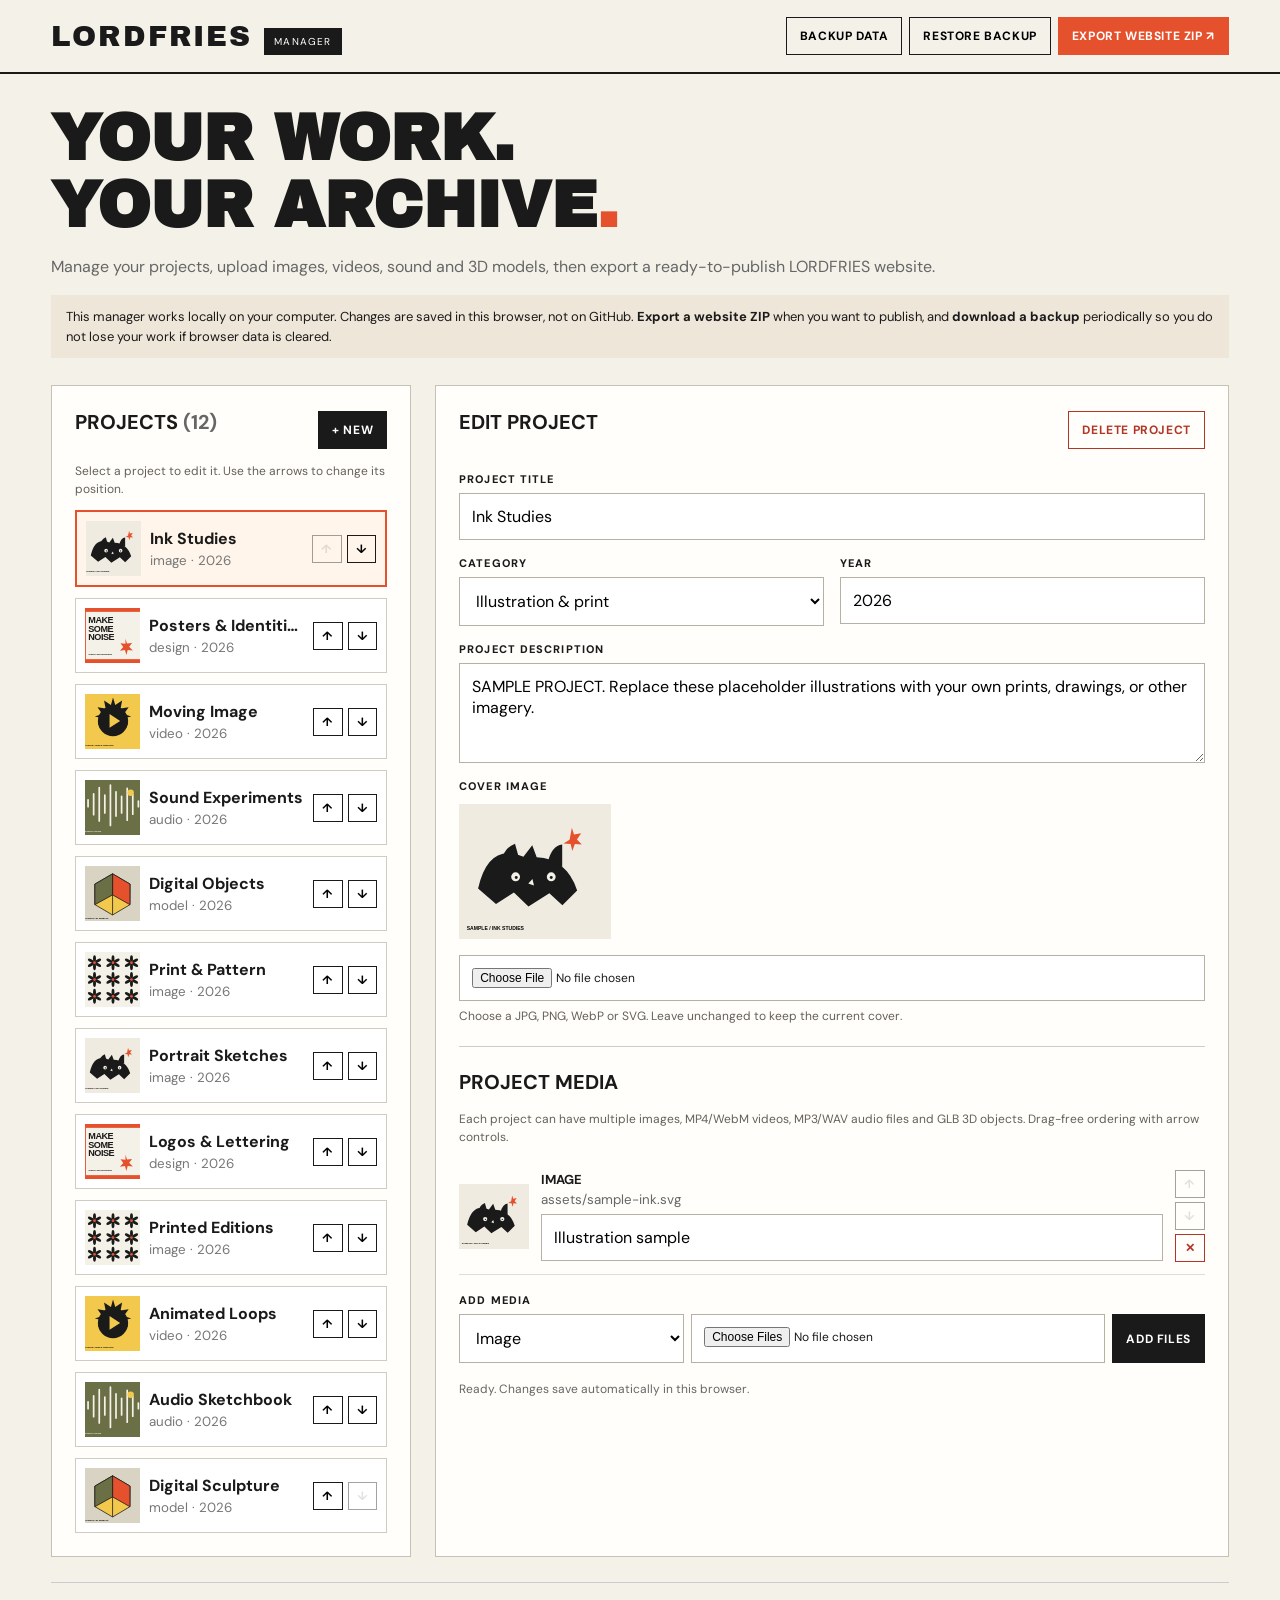
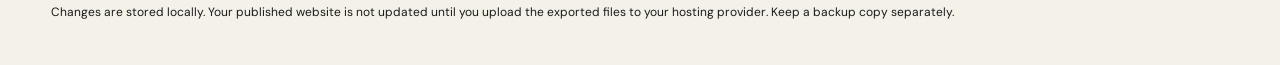
==== manager.html @ d91df7bb "Add files via upload" ====
<!doctype html><html lang="en-AU"><head><meta charset="utf-8"><meta name="viewport" content="width=device-width,initial-scale=1"><title>LORDFRIES | Portfolio manager</title><link href="https://fonts.googleapis.com/css2?family=Archivo+Black&family=DM+Sans:wght@400;500;600;700&display=swap" rel="stylesheet"><link rel="stylesheet" href="manager.css"></head><body><header class="top"><div><span class="logo">LORDFRIES</span><span class="pill">MANAGER</span></div><div class="topactions"><button class="btn" id="backup">BACKUP DATA</button><button class="btn" id="restore">RESTORE BACKUP</button><button class="btn orange" id="export">EXPORT WEBSITE ZIP ↗</button><input id="import-file" type="file" accept="application/json,.json"></div></header><main class="shell"><h1>YOUR WORK.<br>YOUR ARCHIVE<span style="color:#e6512d">.</span></h1><p class="muted">Manage your projects, upload images, videos, sound and 3D models, then export a ready-to-publish LORDFRIES website.</p><div class="notice">This manager works locally on your computer. Changes are saved in this browser, not on GitHub. <strong>Export a website ZIP</strong> when you want to publish, and <strong>download a backup</strong> periodically so you do not lose your work if browser data is cleared.</div><div class="layout"><aside class="panel"><div class="topactions" style="justify-content:space-between;align-items:center"><h2>PROJECTS <span id="count" class="muted"></span></h2><button class="btn primary" id="add">+ NEW</button></div><p class="hint">Select a project to edit it. Use the arrows to change its position.</p><div id="list" class="stack"></div></aside><section class="panel" id="editor"><div id="none" class="empty">Select a project to start editing.</div><div id="editform" hidden><div class="topactions" style="justify-content:space-between;align-items:center;margin-bottom:22px"><h2 id="edit-title">EDIT PROJECT</h2><button class="btn warn" id="delete">DELETE PROJECT</button></div><div class="fields"><div class="field wide"><label for="title">Project title</label><input id="title" maxlength="160" placeholder="e.g. Botanical print series"></div><div class="field"><label for="category">Category</label><select id="category"><option value="image">Illustration & print</option><option value="design">Design & logos</option><option value="video">Video & animation</option><option value="audio">Sound</option><option value="model">3D</option></select></div><div class="field"><label for="year">Year</label><input id="year" maxlength="30" placeholder="2026"></div><div class="field wide"><label for="description">Project description</label><textarea id="description" placeholder="A few lines about this project"></textarea></div><div class="field wide"><label>Cover image</label><div id="cover-preview" style="margin:4px 0"></div><input id="cover-file" type="file" accept="image/*"><div class="hint">Choose a JPG, PNG, WebP or SVG. Leave unchanged to keep the current cover.</div></div></div><hr><h2>PROJECT MEDIA</h2><p class="hint">Each project can have multiple images, MP4/WebM videos, MP3/WAV audio files and GLB 3D objects. Drag-free ordering with arrow controls.</p><div id="media-list"></div><div class="field" style="margin-top:18px"><label for="media-type">Add media</label><div class="topactions"><select id="media-type" aria-label="Media type"><option value="image">Image</option><option value="video">Video</option><option value="audio">Audio</option><option value="model">3D model</option><option value="embed">YouTube / Vimeo embed</option></select><input id="media-file" type="file" multiple accept="image/*" aria-label="Media files" style="flex:1"><button class="btn primary" id="add-media">ADD FILES</button></div><div id="embed-box" hidden style="margin-top:8px"><label for="embed-url">Embed URL</label><input id="embed-url" type="url" placeholder="https://www.youtube.com/watch?v=..." style="width:100%;margin:6px 0"><button id="add-embed" class="btn">ADD EMBED</button></div></div><div class="status" id="save-status" role="status" style="margin-top:18px"></div></div></section></div><p class="footer">Changes are stored locally. Your published website is not updated until you upload the exported files to your hosting provider. Keep a backup copy separately.</p></main><script src="projects.js"></script><script src="manager-bundle.js"></script><script src="manager.js"></script></body></html>
---- manager.css ----
:root{font-family:"DM Sans",Arial,sans-serif;color:#1a1a1a;background:#f4f1e8}*{box-sizing:border-box}body{margin:0}button,input,textarea,select{font:inherit}button{cursor:pointer}button:disabled{opacity:.4;cursor:not-allowed}.top{position:sticky;top:0;z-index:4;background:#f4f1e8;border-bottom:2px solid #1a1a1a;padding:17px clamp(18px,4vw,55px);display:flex;align-items:center;justify-content:space-between;gap:10px}.logo{font-family:"Archivo Black",Arial,sans-serif;letter-spacing:.065em;font-size:clamp(19px,2.8vw,29px)}.pill{font-size:10px;background:#1a1a1a;color:#fff;padding:7px 10px;margin-left:12px;vertical-align:middle;letter-spacing:.12em}.shell{max-width:1350px;margin:auto;padding:32px clamp(18px,4vw,55px)}h1{font-family:"Archivo Black",Arial,sans-serif;font-size:clamp(34px,5vw,65px);line-height:1.04;margin:0 0 15px}h2{font-size:20px;margin:0 0 15px}p{line-height:1.5}.muted{color:#666}.layout{display:grid;grid-template-columns:minmax(280px,360px) minmax(0,1fr);gap:24px;margin-top:27px}.panel{background:#fffefa;border:1px solid #c6c0b5;padding:23px}.stack{display:grid;gap:11px}.item{display:flex;align-items:center;gap:9px;border:1px solid #d1ccc1;background:#fff;padding:9px;width:100%;text-align:left}.item.active{border:2px solid #e6512d;background:#fff5ea}.thumb{width:55px;height:55px;object-fit:cover;background:#eae2d5}.itemtext{min-width:0;flex:1}.itemtext strong{display:block;overflow:hidden;text-overflow:ellipsis;white-space:nowrap}.itemtext small{color:#777}.tools{display:flex;gap:5px;flex-wrap:wrap}.btn{border:1px solid #1a1a1a;background:transparent;padding:10px 13px;font-weight:700;font-size:12px;letter-spacing:.05em}.btn.primary{background:#1a1a1a;color:white}.btn.orange{background:#e6512d;border-color:#e6512d;color:#fff}.btn.warn{border-color:#b33527;color:#b33527}.btn:hover{filter:brightness(.93)}.mutedbtn{padding:5px 8px}.topactions{display:flex;gap:7px;flex-wrap:wrap}.fields{display:grid;grid-template-columns:1fr 1fr;gap:16px}.field{display:flex;flex-direction:column;gap:7px;min-width:0}.field.wide{grid-column:1/-1}label{font-size:11px;font-weight:800;letter-spacing:.10em;text-transform:uppercase}input,select,textarea{padding:12px;border:1px solid #b7b0a4;background:white;max-width:100%;border-radius:0}textarea{min-height:100px;resize:vertical}input[type=file]{width:100%;font-size:12px}hr{border:0;border-top:1px solid #d1ccc1;margin:22px 0}.mediaitem{display:grid;grid-template-columns:70px 1fr auto;gap:12px;padding:12px 0;border-bottom:1px solid #ddd;align-items:center}.mediaitem img{width:70px;height:65px;object-fit:cover;background:#eee}.mediaitem strong{font-size:13px;display:block}.mediaitem small{word-break:break-word;color:#666}.mediaactions{display:flex;flex-direction:column;gap:4px}.hint{font-size:12px;color:#656058}.notice{background:#eee6d9;padding:12px 15px;font-size:13px;line-height:1.5}.empty{padding:30px 10px;color:#555;text-align:center}.status{font-size:12px;color:#666}#import-file{display:none}.footer{font-size:12px;margin-top:25px;border-top:1px solid #ccc;padding-top:20px}@media(max-width:850px){.layout{grid-template-columns:1fr}.top{position:static}.fields{grid-template-columns:1fr}.topactions{justify-content:flex-end}}
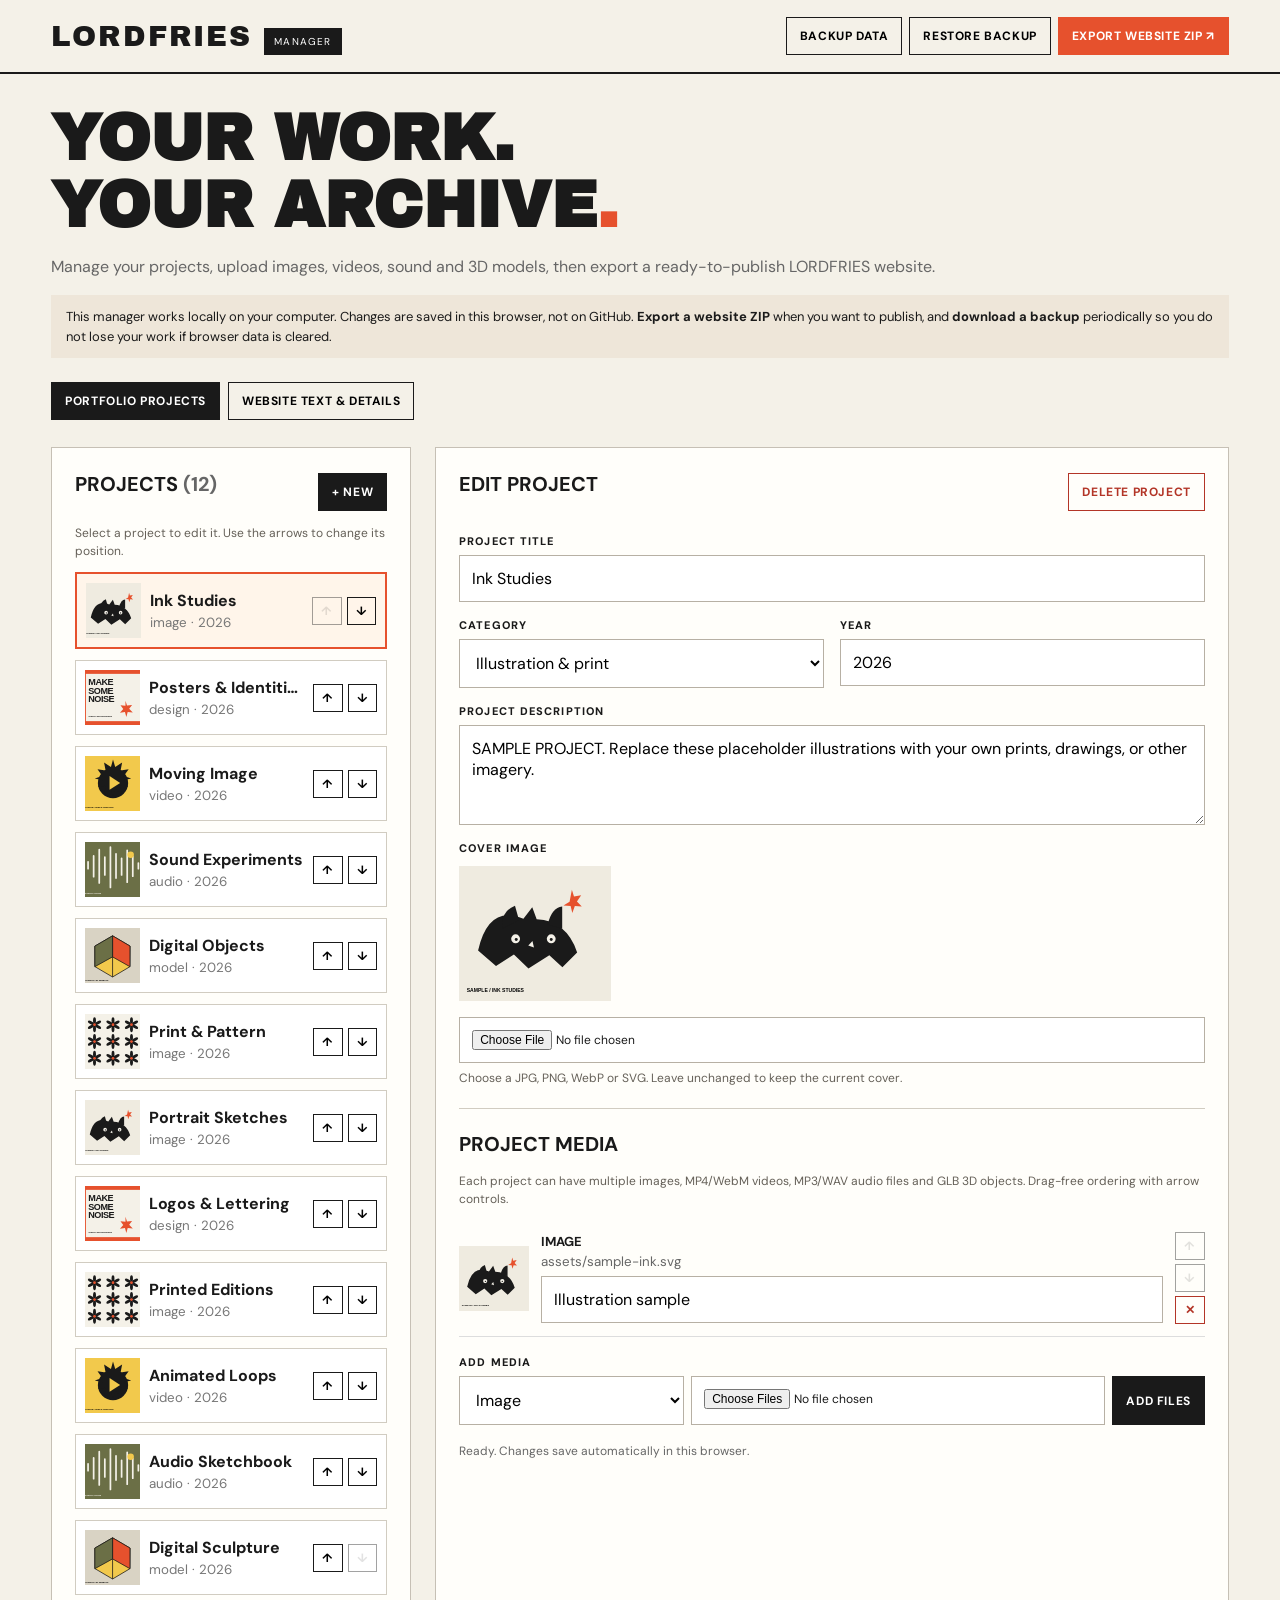
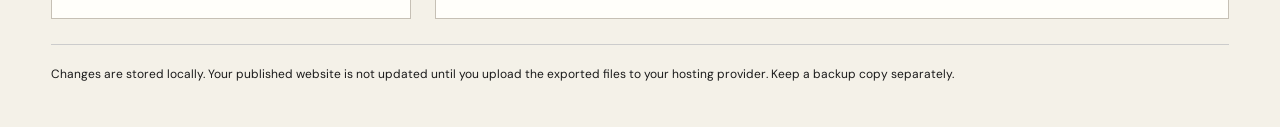
==== commit c3595141: "Add files via upload" ====
--- a/manager.html
+++ b/manager.html
@@ -1 +1 @@
-<!doctype html><html lang="en-AU"><head><meta charset="utf-8"><meta name="viewport" content="width=device-width,initial-scale=1"><title>LORDFRIES | Portfolio manager</title><link href="https://fonts.googleapis.com/css2?family=Archivo+Black&family=DM+Sans:wght@400;500;600;700&display=swap" rel="stylesheet"><link rel="stylesheet" href="manager.css"></head><body><header class="top"><div><span class="logo">LORDFRIES</span><span class="pill">MANAGER</span></div><div class="topactions"><button class="btn" id="backup">BACKUP DATA</button><button class="btn" id="restore">RESTORE BACKUP</button><button class="btn orange" id="export">EXPORT WEBSITE ZIP ↗</button><input id="import-file" type="file" accept="application/json,.json"></div></header><main class="shell"><h1>YOUR WORK.<br>YOUR ARCHIVE<span style="color:#e6512d">.</span></h1><p class="muted">Manage your projects, upload images, videos, sound and 3D models, then export a ready-to-publish LORDFRIES website.</p><div class="notice">This manager works locally on your computer. Changes are saved in this browser, not on GitHub. <strong>Export a website ZIP</strong> when you want to publish, and <strong>download a backup</strong> periodically so you do not lose your work if browser data is cleared.</div><div class="layout"><aside class="panel"><div class="topactions" style="justify-content:space-between;align-items:center"><h2>PROJECTS <span id="count" class="muted"></span></h2><button class="btn primary" id="add">+ NEW</button></div><p class="hint">Select a project to edit it. Use the arrows to change its position.</p><div id="list" class="stack"></div></aside><section class="panel" id="editor"><div id="none" class="empty">Select a project to start editing.</div><div id="editform" hidden><div class="topactions" style="justify-content:space-between;align-items:center;margin-bottom:22px"><h2 id="edit-title">EDIT PROJECT</h2><button class="btn warn" id="delete">DELETE PROJECT</button></div><div class="fields"><div class="field wide"><label for="title">Project title</label><input id="title" maxlength="160" placeholder="e.g. Botanical print series"></div><div class="field"><label for="category">Category</label><select id="category"><option value="image">Illustration & print</option><option value="design">Design & logos</option><option value="video">Video & animation</option><option value="audio">Sound</option><option value="model">3D</option></select></div><div class="field"><label for="year">Year</label><input id="year" maxlength="30" placeholder="2026"></div><div class="field wide"><label for="description">Project description</label><textarea id="description" placeholder="A few lines about this project"></textarea></div><div class="field wide"><label>Cover image</label><div id="cover-preview" style="margin:4px 0"></div><input id="cover-file" type="file" accept="image/*"><div class="hint">Choose a JPG, PNG, WebP or SVG. Leave unchanged to keep the current cover.</div></div></div><hr><h2>PROJECT MEDIA</h2><p class="hint">Each project can have multiple images, MP4/WebM videos, MP3/WAV audio files and GLB 3D objects. Drag-free ordering with arrow controls.</p><div id="media-list"></div><div class="field" style="margin-top:18px"><label for="media-type">Add media</label><div class="topactions"><select id="media-type" aria-label="Media type"><option value="image">Image</option><option value="video">Video</option><option value="audio">Audio</option><option value="model">3D model</option><option value="embed">YouTube / Vimeo embed</option></select><input id="media-file" type="file" multiple accept="image/*" aria-label="Media files" style="flex:1"><button class="btn primary" id="add-media">ADD FILES</button></div><div id="embed-box" hidden style="margin-top:8px"><label for="embed-url">Embed URL</label><input id="embed-url" type="url" placeholder="https://www.youtube.com/watch?v=..." style="width:100%;margin:6px 0"><button id="add-embed" class="btn">ADD EMBED</button></div></div><div class="status" id="save-status" role="status" style="margin-top:18px"></div></div></section></div><p class="footer">Changes are stored locally. Your published website is not updated until you upload the exported files to your hosting provider. Keep a backup copy separately.</p></main><script src="projects.js"></script><script src="manager-bundle.js"></script><script src="manager.js"></script></body></html>+<!doctype html><html lang="en-AU"><head><meta charset="utf-8"><meta name="viewport" content="width=device-width,initial-scale=1"><title>LORDFRIES | Portfolio manager</title><link href="https://fonts.googleapis.com/css2?family=Archivo+Black&family=DM+Sans:wght@400;500;600;700&display=swap" rel="stylesheet"><link rel="stylesheet" href="manager.css"></head><body><header class="top"><div><span class="logo">LORDFRIES</span><span class="pill">MANAGER</span></div><div class="topactions"><button class="btn" id="backup">BACKUP DATA</button><button class="btn" id="restore">RESTORE BACKUP</button><button class="btn orange" id="export">EXPORT WEBSITE ZIP ↗</button><input id="import-file" type="file" accept="application/json,.json"></div></header><main class="shell"><h1>YOUR WORK.<br>YOUR ARCHIVE<span style="color:#e6512d">.</span></h1><p class="muted">Manage your projects, upload images, videos, sound and 3D models, then export a ready-to-publish LORDFRIES website.</p><div class="notice">This manager works locally on your computer. Changes are saved in this browser, not on GitHub. <strong>Export a website ZIP</strong> when you want to publish, and <strong>download a backup</strong> periodically so you do not lose your work if browser data is cleared.</div><div class="tabs" role="tablist"><button id="tab-projects" class="btn primary" type="button">PORTFOLIO PROJECTS</button><button id="tab-site" class="btn" type="button">WEBSITE TEXT & DETAILS</button></div><div class="layout" id="project-layout"><aside class="panel"><div class="topactions" style="justify-content:space-between;align-items:center"><h2>PROJECTS <span id="count" class="muted"></span></h2><button class="btn primary" id="add">+ NEW</button></div><p class="hint">Select a project to edit it. Use the arrows to change its position.</p><div id="list" class="stack"></div></aside><section class="panel" id="editor"><div id="none" class="empty">Select a project to start editing.</div><div id="editform" hidden><div class="topactions" style="justify-content:space-between;align-items:center;margin-bottom:22px"><h2 id="edit-title">EDIT PROJECT</h2><button class="btn warn" id="delete">DELETE PROJECT</button></div><div class="fields"><div class="field wide"><label for="title">Project title</label><input id="title" maxlength="160" placeholder="e.g. Botanical print series"></div><div class="field"><label for="category">Category</label><select id="category"><option value="image">Illustration & print</option><option value="design">Design & logos</option><option value="video">Video & animation</option><option value="audio">Sound</option><option value="model">3D</option></select></div><div class="field"><label for="year">Year</label><input id="year" maxlength="30" placeholder="2026"></div><div class="field wide"><label for="description">Project description</label><textarea id="description" placeholder="A few lines about this project"></textarea></div><div class="field wide"><label>Cover image</label><div id="cover-preview" style="margin:4px 0"></div><input id="cover-file" type="file" accept="image/*"><div class="hint">Choose a JPG, PNG, WebP or SVG. Leave unchanged to keep the current cover.</div></div></div><hr><h2>PROJECT MEDIA</h2><p class="hint">Each project can have multiple images, MP4/WebM videos, MP3/WAV audio files and GLB 3D objects. Drag-free ordering with arrow controls.</p><div id="media-list"></div><div class="field" style="margin-top:18px"><label for="media-type">Add media</label><div class="topactions"><select id="media-type" aria-label="Media type"><option value="image">Image</option><option value="video">Video</option><option value="audio">Audio</option><option value="model">3D model</option><option value="embed">YouTube / Vimeo embed</option></select><input id="media-file" type="file" multiple accept="image/*" aria-label="Media files" style="flex:1"><button class="btn primary" id="add-media">ADD FILES</button></div><div id="embed-box" hidden style="margin-top:8px"><label for="embed-url">Embed URL</label><input id="embed-url" type="url" placeholder="https://www.youtube.com/watch?v=..." style="width:100%;margin:6px 0"><button id="add-embed" class="btn">ADD EMBED</button></div></div><div class="status" id="save-status" role="status" style="margin-top:18px"></div></div></section></div><section class="panel" id="site-panel" hidden><h2>WEBSITE TEXT & DETAILS</h2><p class="hint">Edit the words shown on your homepage, your contact details, profile links and artist photo. For headings, use a new line to set the line breaks. Use [accent]word[/accent] for orange text and [period].[/period] for small accent punctuation.</p><div id="site-fields" class="site-fields"></div><div class="status" id="site-status" role="status">Changes save in this browser. Export to publish.</div></section><p class="footer">Changes are stored locally. Your published website is not updated until you upload the exported files to your hosting provider. Keep a backup copy separately.</p></main><script src="projects.js"></script><script src="site-content.js"></script><script src="manager-bundle.js"></script><script src="manager.js"></script></body></html>
--- a/manager.css
+++ b/manager.css
@@ -1,2 +1,5 @@
 
-:root{font-family:"DM Sans",Arial,sans-serif;color:#1a1a1a;background:#f4f1e8}*{box-sizing:border-box}body{margin:0}button,input,textarea,select{font:inherit}button{cursor:pointer}button:disabled{opacity:.4;cursor:not-allowed}.top{position:sticky;top:0;z-index:4;background:#f4f1e8;border-bottom:2px solid #1a1a1a;padding:17px clamp(18px,4vw,55px);display:flex;align-items:center;justify-content:space-between;gap:10px}.logo{font-family:"Archivo Black",Arial,sans-serif;letter-spacing:.065em;font-size:clamp(19px,2.8vw,29px)}.pill{font-size:10px;background:#1a1a1a;color:#fff;padding:7px 10px;margin-left:12px;vertical-align:middle;letter-spacing:.12em}.shell{max-width:1350px;margin:auto;padding:32px clamp(18px,4vw,55px)}h1{font-family:"Archivo Black",Arial,sans-serif;font-size:clamp(34px,5vw,65px);line-height:1.04;margin:0 0 15px}h2{font-size:20px;margin:0 0 15px}p{line-height:1.5}.muted{color:#666}.layout{display:grid;grid-template-columns:minmax(280px,360px) minmax(0,1fr);gap:24px;margin-top:27px}.panel{background:#fffefa;border:1px solid #c6c0b5;padding:23px}.stack{display:grid;gap:11px}.item{display:flex;align-items:center;gap:9px;border:1px solid #d1ccc1;background:#fff;padding:9px;width:100%;text-align:left}.item.active{border:2px solid #e6512d;background:#fff5ea}.thumb{width:55px;height:55px;object-fit:cover;background:#eae2d5}.itemtext{min-width:0;flex:1}.itemtext strong{display:block;overflow:hidden;text-overflow:ellipsis;white-space:nowrap}.itemtext small{color:#777}.tools{display:flex;gap:5px;flex-wrap:wrap}.btn{border:1px solid #1a1a1a;background:transparent;padding:10px 13px;font-weight:700;font-size:12px;letter-spacing:.05em}.btn.primary{background:#1a1a1a;color:white}.btn.orange{background:#e6512d;border-color:#e6512d;color:#fff}.btn.warn{border-color:#b33527;color:#b33527}.btn:hover{filter:brightness(.93)}.mutedbtn{padding:5px 8px}.topactions{display:flex;gap:7px;flex-wrap:wrap}.fields{display:grid;grid-template-columns:1fr 1fr;gap:16px}.field{display:flex;flex-direction:column;gap:7px;min-width:0}.field.wide{grid-column:1/-1}label{font-size:11px;font-weight:800;letter-spacing:.10em;text-transform:uppercase}input,select,textarea{padding:12px;border:1px solid #b7b0a4;background:white;max-width:100%;border-radius:0}textarea{min-height:100px;resize:vertical}input[type=file]{width:100%;font-size:12px}hr{border:0;border-top:1px solid #d1ccc1;margin:22px 0}.mediaitem{display:grid;grid-template-columns:70px 1fr auto;gap:12px;padding:12px 0;border-bottom:1px solid #ddd;align-items:center}.mediaitem img{width:70px;height:65px;object-fit:cover;background:#eee}.mediaitem strong{font-size:13px;display:block}.mediaitem small{word-break:break-word;color:#666}.mediaactions{display:flex;flex-direction:column;gap:4px}.hint{font-size:12px;color:#656058}.notice{background:#eee6d9;padding:12px 15px;font-size:13px;line-height:1.5}.empty{padding:30px 10px;color:#555;text-align:center}.status{font-size:12px;color:#666}#import-file{display:none}.footer{font-size:12px;margin-top:25px;border-top:1px solid #ccc;padding-top:20px}@media(max-width:850px){.layout{grid-template-columns:1fr}.top{position:static}.fields{grid-template-columns:1fr}.topactions{justify-content:flex-end}}+:root{font-family:"DM Sans",Arial,sans-serif;color:#1a1a1a;background:#f4f1e8}*{box-sizing:border-box}body{margin:0}button,input,textarea,select{font:inherit}button{cursor:pointer}button:disabled{opacity:.4;cursor:not-allowed}.top{position:sticky;top:0;z-index:4;background:#f4f1e8;border-bottom:2px solid #1a1a1a;padding:17px clamp(18px,4vw,55px);display:flex;align-items:center;justify-content:space-between;gap:10px}.logo{font-family:"Archivo Black",Arial,sans-serif;letter-spacing:.065em;font-size:clamp(19px,2.8vw,29px)}.pill{font-size:10px;background:#1a1a1a;color:#fff;padding:7px 10px;margin-left:12px;vertical-align:middle;letter-spacing:.12em}.shell{max-width:1350px;margin:auto;padding:32px clamp(18px,4vw,55px)}h1{font-family:"Archivo Black",Arial,sans-serif;font-size:clamp(34px,5vw,65px);line-height:1.04;margin:0 0 15px}h2{font-size:20px;margin:0 0 15px}p{line-height:1.5}.muted{color:#666}.layout{display:grid;grid-template-columns:minmax(280px,360px) minmax(0,1fr);gap:24px;margin-top:27px}.panel{background:#fffefa;border:1px solid #c6c0b5;padding:23px}.stack{display:grid;gap:11px}.item{display:flex;align-items:center;gap:9px;border:1px solid #d1ccc1;background:#fff;padding:9px;width:100%;text-align:left}.item.active{border:2px solid #e6512d;background:#fff5ea}.thumb{width:55px;height:55px;object-fit:cover;background:#eae2d5}.itemtext{min-width:0;flex:1}.itemtext strong{display:block;overflow:hidden;text-overflow:ellipsis;white-space:nowrap}.itemtext small{color:#777}.tools{display:flex;gap:5px;flex-wrap:wrap}.btn{border:1px solid #1a1a1a;background:transparent;padding:10px 13px;font-weight:700;font-size:12px;letter-spacing:.05em}.btn.primary{background:#1a1a1a;color:white}.btn.orange{background:#e6512d;border-color:#e6512d;color:#fff}.btn.warn{border-color:#b33527;color:#b33527}.btn:hover{filter:brightness(.93)}.mutedbtn{padding:5px 8px}.topactions{display:flex;gap:7px;flex-wrap:wrap}.fields{display:grid;grid-template-columns:1fr 1fr;gap:16px}.field{display:flex;flex-direction:column;gap:7px;min-width:0}.field.wide{grid-column:1/-1}label{font-size:11px;font-weight:800;letter-spacing:.10em;text-transform:uppercase}input,select,textarea{padding:12px;border:1px solid #b7b0a4;background:white;max-width:100%;border-radius:0}textarea{min-height:100px;resize:vertical}input[type=file]{width:100%;font-size:12px}hr{border:0;border-top:1px solid #d1ccc1;margin:22px 0}.mediaitem{display:grid;grid-template-columns:70px 1fr auto;gap:12px;padding:12px 0;border-bottom:1px solid #ddd;align-items:center}.mediaitem img{width:70px;height:65px;object-fit:cover;background:#eee}.mediaitem strong{font-size:13px;display:block}.mediaitem small{word-break:break-word;color:#666}.mediaactions{display:flex;flex-direction:column;gap:4px}.hint{font-size:12px;color:#656058}.notice{background:#eee6d9;padding:12px 15px;font-size:13px;line-height:1.5}.empty{padding:30px 10px;color:#555;text-align:center}.status{font-size:12px;color:#666}#import-file{display:none}.footer{font-size:12px;margin-top:25px;border-top:1px solid #ccc;padding-top:20px}@media(max-width:850px){.layout{grid-template-columns:1fr}.top{position:static}.fields{grid-template-columns:1fr}.topactions{justify-content:flex-end}}
+.tabs{display:flex;gap:8px;margin-top:24px;flex-wrap:wrap}.site-fields{display:grid;grid-template-columns:repeat(2,minmax(0,1fr));gap:18px;margin:22px 0}.site-fields .field{background:#f9f5ec;padding:13px}.site-fields .wide{grid-column:1/-1}.site-fields small{color:#676057}.site-fields textarea{min-height:85px}.site-fields .preview{max-width:240px;max-height:160px;object-fit:cover;border:1px solid #ddd}.site-fields h3{grid-column:1/-1;margin:15px 0 0;font-size:16px;border-bottom:1px solid #bbb;padding-bottom:10px}#site-panel{margin-top:22px}@media(max-width:650px){.site-fields{grid-template-columns:1fr}}
+
+[hidden]{display:none!important}
